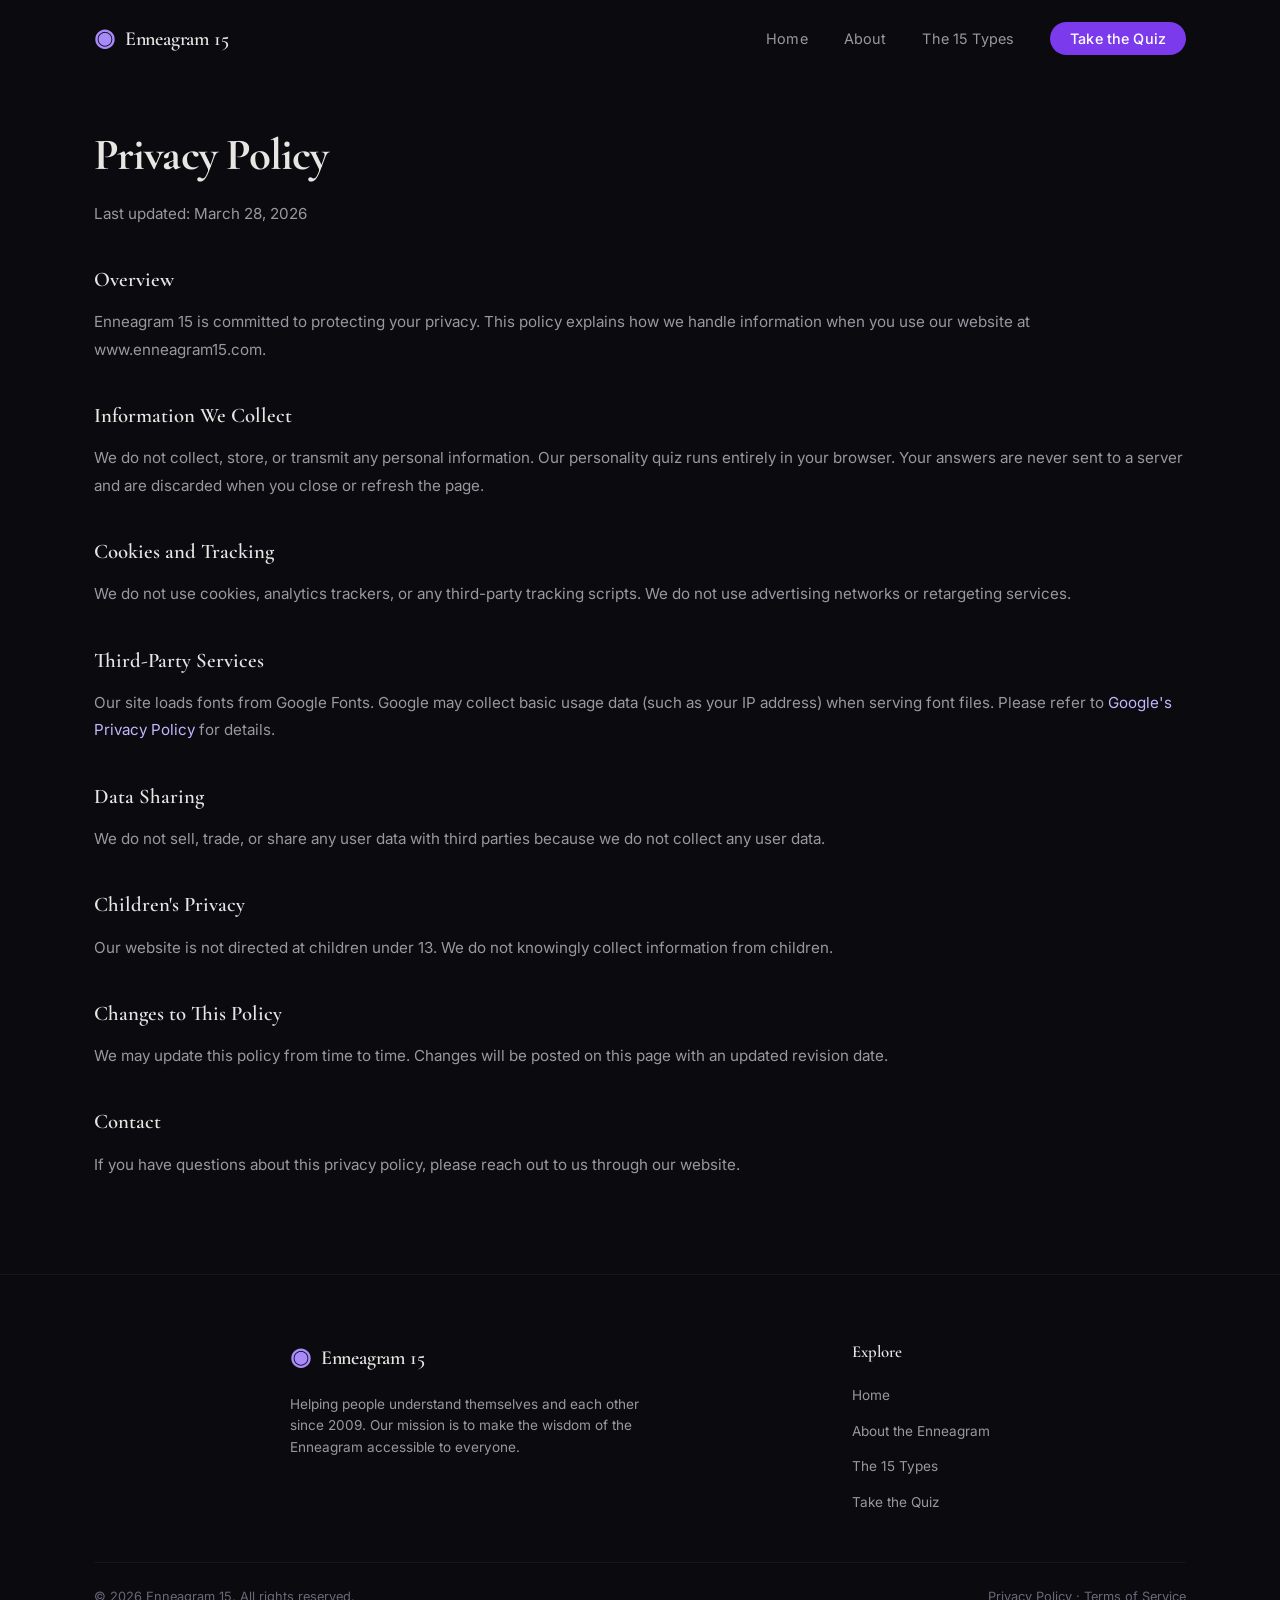
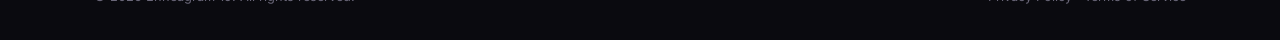
==== privacy/index.html @ 9845a438 "Restructure pages into folders for clean URLs, remove em dashes, add share link, and update README w" ====
<!DOCTYPE html>
<html lang="en">
<head>
  <meta charset="UTF-8">
  <meta name="viewport" content="width=device-width, initial-scale=1.0">
  <title>Privacy Policy | Enneagram 15</title>
  <link rel="icon" type="image/svg+xml" href="../favicon.svg">
  <link rel="stylesheet" href="../styles.css">
  <link rel="preconnect" href="https://fonts.googleapis.com">
  <link href="https://fonts.googleapis.com/css2?family=Cormorant+Garamond:ital,wght@0,400;0,600;0,700;1,400&family=Inter:wght@300;400;500;600&display=swap" rel="stylesheet">
</head>
<body>
  <nav class="navbar">
    <div class="nav-container">
      <a href="../" class="nav-logo">
        <div class="logo-symbol">&#9673;</div>
        <span>Enneagram 15</span>
      </a>
      <ul class="nav-links">
        <li><a href="../">Home</a></li>
        <li><a href="../#about">About</a></li>
        <li><a href="../#types">The 15 Types</a></li>
        <li><a href="../quiz/" class="nav-cta">Take the Quiz</a></li>
      </ul>
      <button class="nav-toggle" aria-label="Toggle menu">
        <span></span><span></span><span></span>
      </button>
    </div>
  </nav>

  <main class="legal-page">
    <div class="container">
      <h1>Privacy Policy</h1>
      <p class="legal-updated">Last updated: March 28, 2026</p>

      <h2>Overview</h2>
      <p>Enneagram 15 is committed to protecting your privacy. This policy explains how we handle information when you use our website at www.enneagram15.com.</p>

      <h2>Information We Collect</h2>
      <p>We do not collect, store, or transmit any personal information. Our personality quiz runs entirely in your browser. Your answers are never sent to a server and are discarded when you close or refresh the page.</p>

      <h2>Cookies and Tracking</h2>
      <p>We do not use cookies, analytics trackers, or any third-party tracking scripts. We do not use advertising networks or retargeting services.</p>

      <h2>Third-Party Services</h2>
      <p>Our site loads fonts from Google Fonts. Google may collect basic usage data (such as your IP address) when serving font files. Please refer to <a href="https://policies.google.com/privacy" target="_blank" rel="noopener">Google's Privacy Policy</a> for details.</p>

      <h2>Data Sharing</h2>
      <p>We do not sell, trade, or share any user data with third parties because we do not collect any user data.</p>

      <h2>Children's Privacy</h2>
      <p>Our website is not directed at children under 13. We do not knowingly collect information from children.</p>

      <h2>Changes to This Policy</h2>
      <p>We may update this policy from time to time. Changes will be posted on this page with an updated revision date.</p>

      <h2>Contact</h2>
      <p>If you have questions about this privacy policy, please reach out to us through our website.</p>
    </div>
  </main>

  <footer class="footer">
    <div class="container">
      <div class="footer-grid">
        <div class="footer-brand">
          <div class="nav-logo">
            <div class="logo-symbol">&#9673;</div>
            <span>Enneagram 15</span>
          </div>
          <p>Helping people understand themselves and each other since 2009. Our mission is to make the wisdom of the Enneagram accessible to everyone.</p>
        </div>
        <div class="footer-links">
          <h4>Explore</h4>
          <ul>
            <li><a href="../">Home</a></li>
            <li><a href="../#about">About the Enneagram</a></li>
            <li><a href="../#types">The 15 Types</a></li>
            <li><a href="../quiz/">Take the Quiz</a></li>
          </ul>
        </div>
      </div>
      <div class="footer-bottom">
        <p>&copy; 2026 Enneagram 15. All rights reserved.</p>
        <p><a href="../privacy/">Privacy Policy</a> · <a href="../terms/">Terms of Service</a></p>
      </div>
    </div>
  </footer>

  <script>
    const toggle = document.querySelector('.nav-toggle');
    const navLinks = document.querySelector('.nav-links');
    toggle.addEventListener('click', () => {
      navLinks.classList.toggle('open');
      toggle.classList.toggle('active');
    });
    window.addEventListener('scroll', () => {
      const nav = document.querySelector('.navbar');
      nav.classList.toggle('scrolled', window.scrollY > 50);
    });
  </script>
</body>
</html>
---- styles.css ----
/* ============================================
   CSS Variables & Reset
   ============================================ */
:root {
  --bg: #0a0a0f;
  --bg-surface: #12121a;
  --bg-card: #1a1a26;
  --bg-card-hover: #22223a;
  --text: #e8e6e3;
  --text-muted: #9a97a0;
  --text-dim: #6b687a;
  --accent: #a78bfa;
  --accent-light: #c4b5fd;
  --accent-dark: #7c3aed;
  --accent-glow: rgba(167, 139, 250, 0.15);
  --gold: #f5c542;
  --success: #34d399;
  --font-display: 'Cormorant Garamond', Georgia, serif;
  --font-body: 'Inter', -apple-system, sans-serif;
  --radius: 12px;
  --radius-sm: 8px;
  --radius-lg: 20px;
  --shadow: 0 4px 24px rgba(0,0,0,0.3);
  --shadow-lg: 0 12px 48px rgba(0,0,0,0.4);
  --transition: 0.3s cubic-bezier(0.4, 0, 0.2, 1);
}

*, *::before, *::after {
  margin: 0;
  padding: 0;
  box-sizing: border-box;
}

html {
  scroll-behavior: smooth;
  -webkit-font-smoothing: antialiased;
}

body {
  font-family: var(--font-body);
  background: var(--bg);
  color: var(--text);
  line-height: 1.6;
  overflow-x: hidden;
}

a {
  color: var(--accent-light);
  text-decoration: none;
  transition: color var(--transition);
}
a:hover { color: var(--accent); }

img { max-width: 100%; display: block; }

.container {
  max-width: 1140px;
  margin: 0 auto;
  padding: 0 24px;
}

/* ============================================
   Navigation
   ============================================ */
.navbar {
  position: fixed;
  top: 0;
  left: 0;
  right: 0;
  z-index: 1000;
  padding: 20px 0;
  transition: all var(--transition);
}

.navbar.scrolled {
  background: rgba(10, 10, 15, 0.92);
  backdrop-filter: blur(20px);
  -webkit-backdrop-filter: blur(20px);
  padding: 12px 0;
  border-bottom: 1px solid rgba(255,255,255,0.05);
}

.nav-container {
  max-width: 1140px;
  margin: 0 auto;
  padding: 0 24px;
  display: flex;
  align-items: center;
  justify-content: space-between;
}

.nav-logo {
  display: flex;
  align-items: center;
  gap: 10px;
  color: var(--text);
  font-family: var(--font-display);
  font-size: 1.25rem;
  font-weight: 600;
  letter-spacing: -0.01em;
}

.logo-symbol {
  font-size: 1.5rem;
  color: var(--accent);
}

.nav-links {
  display: flex;
  align-items: center;
  gap: 36px;
  list-style: none;
}

.nav-links a {
  color: var(--text-muted);
  font-size: 0.9rem;
  font-weight: 400;
  letter-spacing: 0.01em;
  transition: color var(--transition);
}

.nav-links a:hover,
.nav-links a.active {
  color: var(--text);
}

.nav-cta {
  background: var(--accent-dark);
  color: white !important;
  padding: 8px 20px;
  border-radius: 100px;
  font-weight: 500 !important;
  transition: all var(--transition) !important;
}

.nav-cta:hover {
  background: var(--accent);
  color: var(--bg) !important;
  transform: translateY(-1px);
}

.nav-toggle {
  display: none;
  flex-direction: column;
  gap: 5px;
  background: none;
  border: none;
  cursor: pointer;
  padding: 4px;
}

.nav-toggle span {
  display: block;
  width: 24px;
  height: 2px;
  background: var(--text);
  transition: all var(--transition);
}

.nav-toggle.active span:nth-child(1) { transform: rotate(45deg) translate(5px, 5px); }
.nav-toggle.active span:nth-child(2) { opacity: 0; }
.nav-toggle.active span:nth-child(3) { transform: rotate(-45deg) translate(5px, -5px); }

@media (max-width: 768px) {
  .nav-toggle { display: flex; }
  .nav-links {
    position: fixed;
    top: 0;
    right: -100%;
    width: 280px;
    height: 100vh;
    background: var(--bg-surface);
    flex-direction: column;
    padding: 80px 32px 32px;
    gap: 24px;
    transition: right var(--transition);
    border-left: 1px solid rgba(255,255,255,0.05);
  }
  .nav-links.open { right: 0; }
  .nav-cta { text-align: center; display: block; }
}

/* ============================================
   Buttons
   ============================================ */
.btn {
  display: inline-flex;
  align-items: center;
  justify-content: center;
  padding: 12px 28px;
  border-radius: 100px;
  font-family: var(--font-body);
  font-size: 0.95rem;
  font-weight: 500;
  cursor: pointer;
  border: none;
  transition: all var(--transition);
  text-decoration: none;
  gap: 8px;
}

.btn-primary {
  background: var(--accent-dark);
  color: white;
  box-shadow: 0 4px 16px rgba(124, 58, 237, 0.3);
}
.btn-primary:hover {
  background: var(--accent);
  color: var(--bg);
  transform: translateY(-2px);
  box-shadow: 0 8px 32px rgba(124, 58, 237, 0.4);
}

.btn-secondary {
  background: transparent;
  color: var(--text);
  border: 1px solid rgba(255,255,255,0.15);
}
.btn-secondary:hover {
  border-color: var(--accent);
  color: var(--accent-light);
  background: var(--accent-glow);
}

.btn-ghost {
  background: transparent;
  color: var(--text-muted);
  padding: 12px 20px;
}
.btn-ghost:hover { color: var(--text); }
.btn-ghost:disabled { opacity: 0.3; cursor: not-allowed; }
.btn-ghost:disabled:hover { color: var(--text-muted); }

.btn-lg {
  padding: 16px 40px;
  font-size: 1.05rem;
}

/* ============================================
   Hero Section
   ============================================ */
.hero {
  position: relative;
  min-height: 100vh;
  display: flex;
  align-items: center;
  justify-content: center;
  text-align: center;
  overflow: hidden;
  padding: 120px 24px 80px;
}

.hero-bg {
  position: absolute;
  inset: 0;
  background: radial-gradient(ellipse at 50% 30%, rgba(124, 58, 237, 0.12) 0%, transparent 60%),
              radial-gradient(ellipse at 80% 80%, rgba(167, 139, 250, 0.06) 0%, transparent 40%),
              var(--bg);
}

.enneagram-symbol {
  position: absolute;
  top: 50%;
  left: 50%;
  transform: translate(-50%, -50%);
  width: min(500px, 80vw);
  height: min(500px, 80vw);
  animation: rotate-slow 120s linear infinite;
}

@keyframes rotate-slow {
  to { transform: translate(-50%, -50%) rotate(360deg); }
}

.hero-content {
  position: relative;
  z-index: 1;
  max-width: 720px;
}

.hero-eyebrow {
  font-size: 0.8rem;
  letter-spacing: 0.15em;
  text-transform: uppercase;
  color: var(--accent-light);
  margin-bottom: 24px;
  font-weight: 500;
}

.hero h1 {
  font-family: var(--font-display);
  font-size: clamp(2.5rem, 6vw, 4.2rem);
  font-weight: 700;
  line-height: 1.1;
  margin-bottom: 24px;
  letter-spacing: -0.02em;
}

.hero-sub {
  font-size: 1.1rem;
  color: var(--text-muted);
  line-height: 1.7;
  margin-bottom: 40px;
  max-width: 560px;
  margin-left: auto;
  margin-right: auto;
}

.hero-sub em {
  color: var(--accent-light);
  font-style: italic;
}

.hero-actions {
  display: flex;
  gap: 16px;
  justify-content: center;
  flex-wrap: wrap;
  margin-bottom: 60px;
}

.hero-stats {
  display: flex;
  align-items: center;
  justify-content: center;
  gap: 32px;
  flex-wrap: wrap;
}

.stat {
  display: flex;
  flex-direction: column;
  gap: 4px;
}

.stat-num {
  font-family: var(--font-display);
  font-size: 1.8rem;
  font-weight: 700;
  color: var(--text);
}

.stat-label {
  font-size: 0.75rem;
  color: var(--text-dim);
  text-transform: uppercase;
  letter-spacing: 0.1em;
}

.stat-divider {
  width: 1px;
  height: 40px;
  background: rgba(255,255,255,0.1);
}

/* ============================================
   Sections (General)
   ============================================ */
.section {
  padding: 100px 0;
}

.section-header {
  text-align: center;
  margin-bottom: 60px;
}

.section-eyebrow {
  font-size: 0.8rem;
  letter-spacing: 0.15em;
  text-transform: uppercase;
  color: var(--accent);
  margin-bottom: 12px;
  font-weight: 500;
}

.section-header h2 {
  font-family: var(--font-display);
  font-size: clamp(2rem, 4vw, 3rem);
  font-weight: 700;
  letter-spacing: -0.02em;
  margin-bottom: 16px;
}

.section-desc {
  color: var(--text-muted);
  max-width: 560px;
  margin: 0 auto;
  font-size: 1.05rem;
}

/* ============================================
   About Section
   ============================================ */
.about-section {
  background: var(--bg-surface);
}

.about-grid {
  display: grid;
  grid-template-columns: repeat(auto-fit, minmax(240px, 1fr));
  gap: 24px;
}

.about-card {
  background: var(--bg-card);
  border: 1px solid rgba(255,255,255,0.05);
  border-radius: var(--radius);
  padding: 32px;
  transition: all var(--transition);
}

.about-card:hover {
  background: var(--bg-card-hover);
  border-color: rgba(167, 139, 250, 0.15);
  transform: translateY(-4px);
}

.about-icon {
  font-size: 2rem;
  margin-bottom: 16px;
}

.about-card h3 {
  font-family: var(--font-display);
  font-size: 1.3rem;
  margin-bottom: 10px;
  font-weight: 600;
}

.about-card p {
  color: var(--text-muted);
  font-size: 0.9rem;
  line-height: 1.6;
}

/* ============================================
   Types Section
   ============================================ */
.types-grid {
  display: grid;
  grid-template-columns: repeat(auto-fit, minmax(200px, 1fr));
  gap: 16px;
}

.type-card {
  background: var(--bg-card);
  border: 1px solid rgba(255,255,255,0.05);
  border-radius: var(--radius);
  padding: 28px 24px;
  transition: all var(--transition);
  position: relative;
  overflow: hidden;
}

.type-card::before {
  content: '';
  position: absolute;
  top: 0;
  left: 0;
  right: 0;
  height: 3px;
  background: var(--accent, var(--accent-dark));
  opacity: 0;
  transition: opacity var(--transition);
}

.type-card:hover {
  background: var(--bg-card-hover);
  transform: translateY(-4px);
  border-color: rgba(255,255,255,0.1);
}

.type-card:hover::before {
  opacity: 1;
}

.type-num {
  display: inline-flex;
  align-items: center;
  justify-content: center;
  width: 36px;
  height: 36px;
  border-radius: 50%;
  background: rgba(255,255,255,0.05);
  color: var(--accent, var(--accent-light));
  font-family: var(--font-display);
  font-size: 1.1rem;
  font-weight: 700;
  margin-bottom: 14px;
}

.type-card h4 {
  font-family: var(--font-display);
  font-size: 1.15rem;
  margin-bottom: 8px;
  font-weight: 600;
}

.type-card p {
  color: var(--text-muted);
  font-size: 0.82rem;
  line-height: 1.5;
}

/* ============================================
   CTA Section
   ============================================ */
.cta-section {
  padding: 60px 0;
}

.cta-box {
  background: linear-gradient(135deg, rgba(124, 58, 237, 0.15) 0%, rgba(167, 139, 250, 0.05) 100%);
  border: 1px solid rgba(167, 139, 250, 0.2);
  border-radius: var(--radius-lg);
  padding: 64px 48px;
  text-align: center;
}

.cta-box h2 {
  font-family: var(--font-display);
  font-size: clamp(1.8rem, 3.5vw, 2.5rem);
  font-weight: 700;
  margin-bottom: 16px;
}

.cta-box p {
  color: var(--text-muted);
  margin-bottom: 32px;
  max-width: 480px;
  margin-left: auto;
  margin-right: auto;
}

.cta-note {
  font-size: 0.8rem;
  color: var(--text-dim) !important;
  margin-top: 16px !important;
  margin-bottom: 0 !important;
}

/* ============================================
   Testimonials Section
   ============================================ */
.testimonials-section {
  background: var(--bg-surface);
}

.testimonials-grid {
  display: grid;
  grid-template-columns: repeat(auto-fit, minmax(300px, 1fr));
  gap: 24px;
}

.testimonial-card {
  background: var(--bg-card);
  border: 1px solid rgba(255,255,255,0.05);
  border-radius: var(--radius);
  padding: 32px;
}

.testimonial-stars {
  color: var(--gold);
  font-size: 1rem;
  margin-bottom: 16px;
  letter-spacing: 2px;
}

.testimonial-card p {
  color: var(--text-muted);
  font-size: 0.95rem;
  line-height: 1.7;
  margin-bottom: 24px;
  font-style: italic;
}

.testimonial-author {
  display: flex;
  align-items: center;
  gap: 12px;
}

.author-avatar {
  width: 40px;
  height: 40px;
  border-radius: 50%;
  background: var(--accent-dark);
  color: white;
  display: flex;
  align-items: center;
  justify-content: center;
  font-size: 0.75rem;
  font-weight: 600;
}

.testimonial-author strong {
  display: block;
  font-size: 0.9rem;
}

.testimonial-author span {
  font-size: 0.8rem;
  color: var(--text-dim);
}

/* ============================================
   Footer
   ============================================ */
.footer {
  border-top: 1px solid rgba(255,255,255,0.05);
  padding: 64px 0 32px;
}

.footer-grid {
  display: flex;
  justify-content: space-between;
  align-items: flex-start;
  gap: 48px;
  max-width: 700px;
  margin: 0 auto 48px;
}

.footer-brand {
  max-width: 360px;
}

@media (max-width: 480px) {
  .footer-grid {
    flex-direction: column;
    gap: 32px;
  }
}

.footer-brand p {
  color: var(--text-muted);
  font-size: 0.85rem;
  margin-top: 16px;
  line-height: 1.6;
}

.footer-links h4 {
  font-family: var(--font-display);
  font-size: 1.05rem;
  margin-bottom: 16px;
  font-weight: 600;
}

.footer-links ul {
  list-style: none;
  display: flex;
  flex-direction: column;
  gap: 10px;
}

.footer-links a {
  color: var(--text-muted);
  font-size: 0.85rem;
}
.footer-links a:hover { color: var(--text); }

.footer-bottom {
  border-top: 1px solid rgba(255,255,255,0.05);
  padding-top: 24px;
  display: flex;
  justify-content: space-between;
  flex-wrap: wrap;
  gap: 12px;
}

.footer-bottom p {
  font-size: 0.8rem;
  color: var(--text-dim);
}

.footer-bottom a { color: var(--text-dim); }
.footer-bottom a:hover { color: var(--text-muted); }

/* ============================================
   Quiz Page
   ============================================ */
.quiz-page {
  min-height: 100vh;
  padding-top: 72px;
}

.quiz-screen {
  display: none;
  animation: fadeIn 0.5s ease;
}

.quiz-screen.active {
  display: block;
}

@keyframes fadeIn {
  from { opacity: 0; transform: translateY(12px); }
  to { opacity: 1; transform: translateY(0); }
}

/* Quiz Intro */
.quiz-intro-content {
  max-width: 600px;
  margin: 0 auto;
  text-align: center;
  padding: 80px 24px;
}

.quiz-badge {
  display: inline-block;
  background: var(--accent-glow);
  border: 1px solid rgba(167, 139, 250, 0.2);
  color: var(--accent-light);
  padding: 6px 16px;
  border-radius: 100px;
  font-size: 0.8rem;
  font-weight: 500;
  letter-spacing: 0.05em;
  margin-bottom: 24px;
}

.quiz-intro-content h1 {
  font-family: var(--font-display);
  font-size: clamp(2rem, 5vw, 3rem);
  font-weight: 700;
  margin-bottom: 20px;
  letter-spacing: -0.02em;
}

.quiz-intro-content > p {
  color: var(--text-muted);
  font-size: 1.05rem;
  line-height: 1.7;
  margin-bottom: 32px;
}

.quiz-meta {
  display: flex;
  justify-content: center;
  gap: 32px;
  margin-bottom: 40px;
  flex-wrap: wrap;
}

.meta-item {
  display: flex;
  align-items: center;
  gap: 8px;
  color: var(--text-muted);
  font-size: 0.9rem;
}

.quiz-disclaimer {
  font-size: 0.78rem;
  color: var(--text-dim);
  margin-top: 20px;
}

/* Quiz Progress */
.quiz-progress-bar {
  height: 3px;
  background: rgba(255,255,255,0.05);
  position: sticky;
  top: 72px;
  z-index: 10;
}

.progress-fill {
  height: 100%;
  background: linear-gradient(90deg, var(--accent-dark), var(--accent));
  transition: width 0.4s ease;
  width: 0%;
  border-radius: 0 2px 2px 0;
}

.quiz-progress-text {
  display: flex;
  justify-content: space-between;
  max-width: 680px;
  margin: 0 auto;
  padding: 16px 24px 0;
  font-size: 0.8rem;
  color: var(--text-dim);
}

/* Question Container */
.question-container {
  max-width: 680px;
  margin: 0 auto;
  padding: 40px 24px 20px;
}

.question-text {
  font-family: var(--font-display);
  font-size: clamp(1.4rem, 3vw, 1.9rem);
  font-weight: 600;
  margin-bottom: 32px;
  line-height: 1.3;
  text-align: center;
}

.answers-grid {
  display: flex;
  flex-direction: column;
  gap: 12px;
}

.answer-option {
  background: var(--bg-card);
  border: 1px solid rgba(255,255,255,0.07);
  border-radius: var(--radius);
  padding: 18px 24px;
  cursor: pointer;
  transition: all var(--transition);
  display: flex;
  align-items: center;
  gap: 16px;
  text-align: left;
  font-family: var(--font-body);
  font-size: 0.95rem;
  color: var(--text);
  width: 100%;
}

.answer-option:hover {
  background: var(--bg-card-hover);
  border-color: rgba(167, 139, 250, 0.2);
}

.answer-option.selected {
  background: rgba(124, 58, 237, 0.12);
  border-color: var(--accent);
  color: var(--text);
}

.answer-letter {
  display: flex;
  align-items: center;
  justify-content: center;
  width: 32px;
  height: 32px;
  border-radius: 8px;
  background: rgba(255,255,255,0.05);
  color: var(--text-muted);
  font-size: 0.8rem;
  font-weight: 600;
  flex-shrink: 0;
  transition: all var(--transition);
}

.answer-option.selected .answer-letter {
  background: var(--accent-dark);
  color: white;
}

.answer-option-text {
  flex: 1;
}

/* Answer Hint */
.answer-hint {
  max-width: 680px;
  margin: 0 auto;
  padding: 0 24px;
  text-align: center;
  font-size: 0.85rem;
  color: #f87171;
  opacity: 0;
  transition: opacity 0.3s ease;
  pointer-events: none;
}

.answer-hint.visible {
  opacity: 1;
}

/* Shake Animation */
.answers-grid.shake {
  animation: shake 0.4s ease;
}

@keyframes shake {
  0%, 100% { transform: translateX(0); }
  20% { transform: translateX(-6px); }
  40% { transform: translateX(6px); }
  60% { transform: translateX(-4px); }
  80% { transform: translateX(4px); }
}

/* Quiz Nav */
.quiz-nav {
  display: flex;
  justify-content: space-between;
  max-width: 680px;
  margin: 0 auto;
  padding: 8px 24px 48px;
}

/* Loading Screen */
.loading-content {
  display: flex;
  flex-direction: column;
  align-items: center;
  justify-content: center;
  min-height: calc(100vh - 72px);
  padding: 24px;
  text-align: center;
}

.loading-spinner {
  position: relative;
  width: 80px;
  height: 80px;
  margin-bottom: 32px;
}

.spinner-ring {
  position: absolute;
  inset: 0;
  border: 2px solid transparent;
  border-top-color: var(--accent);
  border-radius: 50%;
  animation: spin 1.2s linear infinite;
}

.spinner-ring:nth-child(2) {
  inset: 8px;
  border-top-color: var(--accent-light);
  animation-duration: 1.8s;
  animation-direction: reverse;
}

.spinner-ring:nth-child(3) {
  inset: 16px;
  border-top-color: var(--accent-dark);
  animation-duration: 2.4s;
}

@keyframes spin {
  to { transform: rotate(360deg); }
}

.loading-content h2 {
  font-family: var(--font-display);
  font-size: 1.8rem;
  margin-bottom: 12px;
}

.loading-step {
  color: var(--text-muted);
  font-size: 0.9rem;
  margin-bottom: 32px;
  min-height: 1.4em;
}

.loading-bar {
  width: 240px;
  height: 4px;
  background: rgba(255,255,255,0.05);
  border-radius: 2px;
  overflow: hidden;
}

.loading-bar-fill {
  height: 100%;
  background: linear-gradient(90deg, var(--accent-dark), var(--accent));
  width: 0%;
  transition: width 0.3s ease;
}

/* Results Screen */
.results-content {
  max-width: 720px;
  margin: 0 auto;
  padding: 60px 24px 80px;
}

.results-header {
  text-align: center;
  margin-bottom: 48px;
}

.results-eyebrow {
  font-size: 0.8rem;
  letter-spacing: 0.15em;
  text-transform: uppercase;
  color: var(--accent);
  margin-bottom: 12px;
  font-weight: 500;
}

.results-header h1 {
  font-family: var(--font-display);
  font-size: clamp(2.2rem, 5vw, 3.2rem);
  font-weight: 700;
  margin-bottom: 16px;
  letter-spacing: -0.02em;
}

.result-type-badge {
  display: inline-block;
  background: var(--accent-glow);
  border: 1px solid rgba(167, 139, 250, 0.2);
  color: var(--accent-light);
  padding: 6px 20px;
  border-radius: 100px;
  font-size: 0.85rem;
  font-weight: 500;
}

.results-body {
  display: flex;
  flex-direction: column;
  gap: 40px;
  margin-bottom: 48px;
}

.result-summary {
  background: var(--bg-card);
  border: 1px solid rgba(255,255,255,0.05);
  border-radius: var(--radius);
  padding: 28px;
  color: var(--text-muted);
  font-size: 1.02rem;
  line-height: 1.8;
}

.result-traits h3,
.result-compat h3,
.result-growth h3 {
  font-family: var(--font-display);
  font-size: 1.3rem;
  margin-bottom: 16px;
  font-weight: 600;
}

.traits-grid {
  display: flex;
  flex-wrap: wrap;
  gap: 10px;
}

.trait-tag {
  background: var(--bg-card);
  border: 1px solid rgba(255,255,255,0.07);
  padding: 8px 18px;
  border-radius: 100px;
  font-size: 0.85rem;
  color: var(--text-muted);
}

.result-details-grid {
  display: grid;
  grid-template-columns: 1fr 1fr;
  gap: 20px;
}

@media (max-width: 540px) {
  .result-details-grid { grid-template-columns: 1fr; }
}

.result-detail-card {
  background: var(--bg-card);
  border: 1px solid rgba(255,255,255,0.05);
  border-radius: var(--radius);
  padding: 24px;
}

.result-detail-card h4 {
  font-family: var(--font-display);
  font-size: 1.1rem;
  margin-bottom: 14px;
  font-weight: 600;
}

.result-detail-card ul {
  list-style: none;
  display: flex;
  flex-direction: column;
  gap: 10px;
}

.result-detail-card li {
  color: var(--text-muted);
  font-size: 0.9rem;
  padding-left: 18px;
  position: relative;
}

.result-detail-card li::before {
  content: '·';
  position: absolute;
  left: 0;
  color: var(--accent);
  font-weight: bold;
  font-size: 1.2rem;
  line-height: 1.3;
}

.result-compat p,
.result-growth p {
  color: var(--text-muted);
  font-size: 0.95rem;
  line-height: 1.7;
}

.results-actions {
  display: flex;
  gap: 16px;
  justify-content: center;
  flex-wrap: wrap;
  margin-bottom: 32px;
}

.results-footer {
  text-align: center;
}

.results-footer p {
  font-size: 0.85rem;
  color: var(--text-dim);
}

/* Share toast */
.share-toast {
  position: fixed;
  bottom: 32px;
  left: 50%;
  transform: translateX(-50%) translateY(20px);
  background: var(--bg-card);
  border: 1px solid rgba(255,255,255,0.1);
  padding: 12px 24px;
  border-radius: var(--radius);
  font-size: 0.9rem;
  color: var(--text);
  opacity: 0;
  transition: all 0.3s ease;
  z-index: 9999;
  pointer-events: none;
}

.share-toast.visible {
  opacity: 1;
  transform: translateX(-50%) translateY(0);
}

/* ============================================
   Legal Pages (Privacy, Terms)
   ============================================ */
.legal-page {
  padding-top: 120px;
  padding-bottom: 80px;
}

.legal-page h1 {
  font-family: var(--font-display);
  font-size: clamp(2rem, 4vw, 2.8rem);
  font-weight: 700;
  margin-bottom: 8px;
  letter-spacing: -0.02em;
}

.legal-updated {
  color: var(--text-dim);
  font-size: 0.85rem;
  margin-bottom: 48px;
}

.legal-page h2 {
  font-family: var(--font-display);
  font-size: 1.3rem;
  font-weight: 600;
  margin-top: 36px;
  margin-bottom: 12px;
}

.legal-page p {
  color: var(--text-muted);
  font-size: 0.95rem;
  line-height: 1.8;
  margin-bottom: 16px;
}

.legal-page a {
  color: var(--accent-light);
}

.legal-page a:hover {
  color: var(--accent);
}
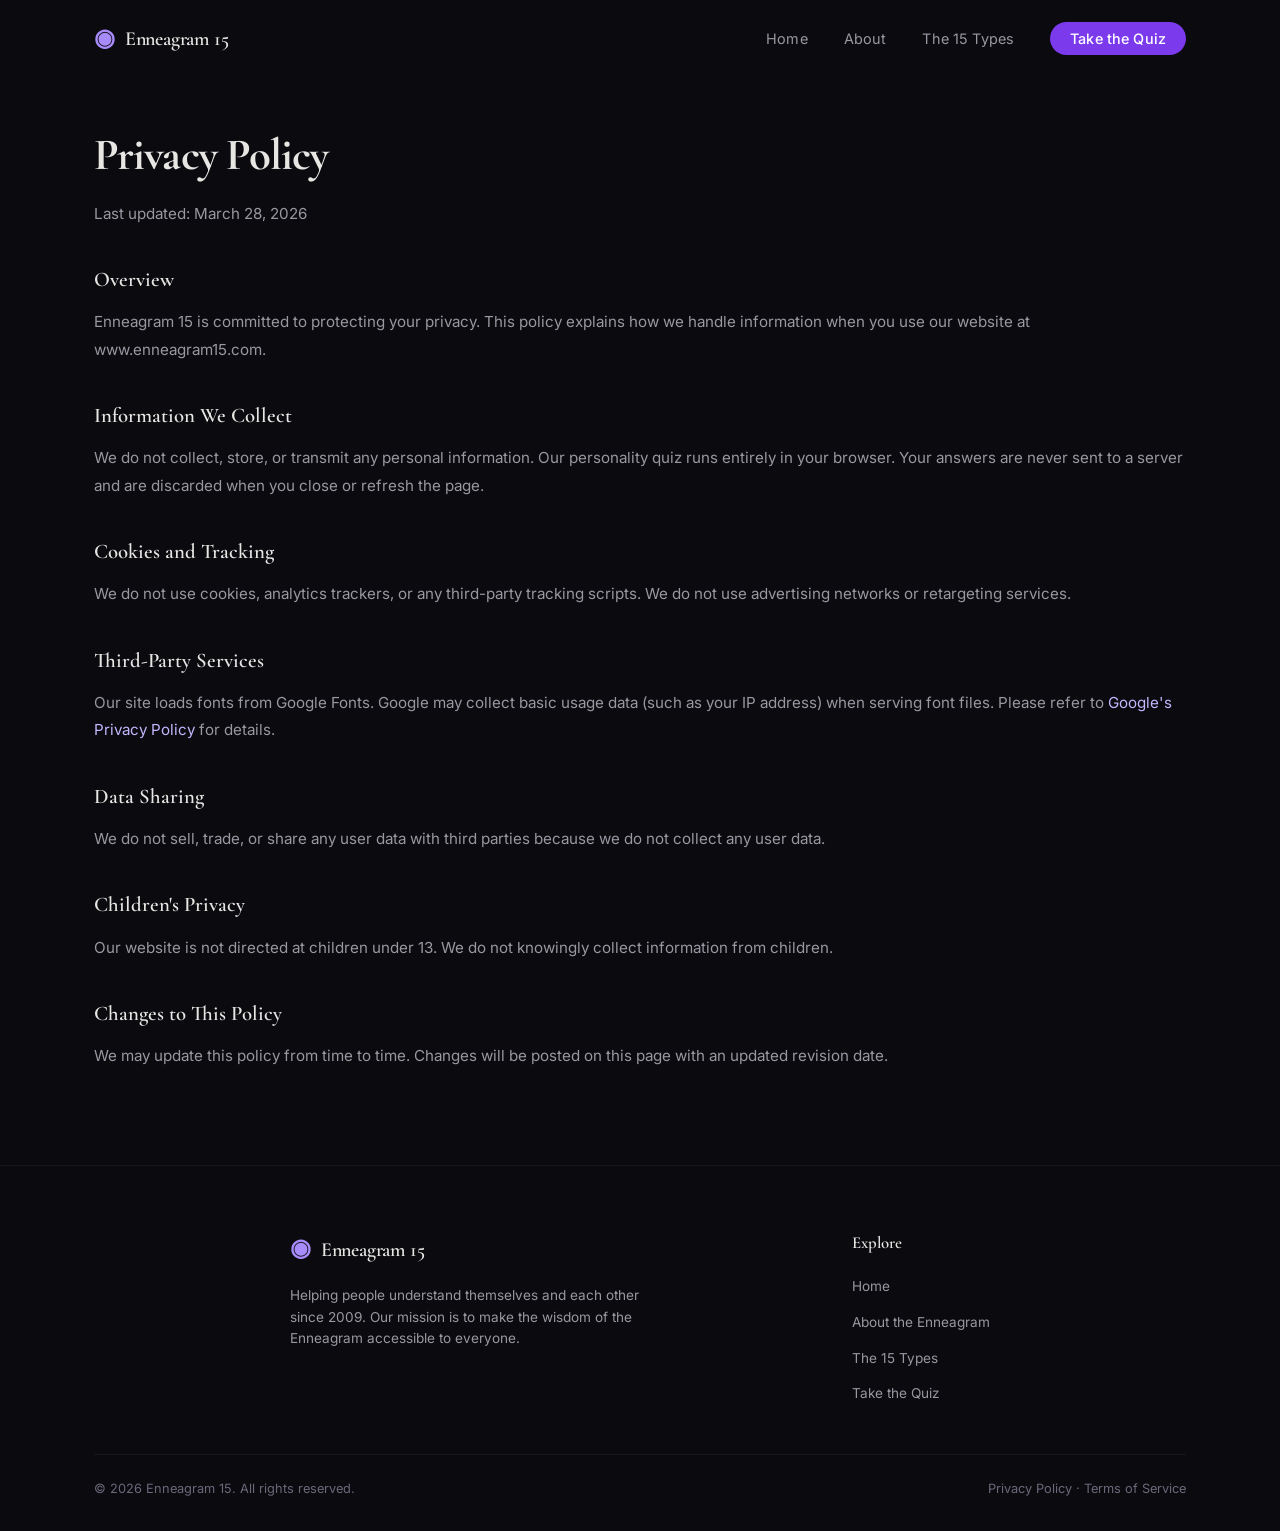
==== commit 9ea7d56d: "Remove contact sections from privacy policy and terms of service Co-Authored-By: Claude Opus 4.6 (1M" ====
--- a/privacy/index.html
+++ b/privacy/index.html
@@ -53,9 +53,6 @@
 
       <h2>Changes to This Policy</h2>
       <p>We may update this policy from time to time. Changes will be posted on this page with an updated revision date.</p>
-
-      <h2>Contact</h2>
-      <p>If you have questions about this privacy policy, please reach out to us through our website.</p>
     </div>
   </main>
 
